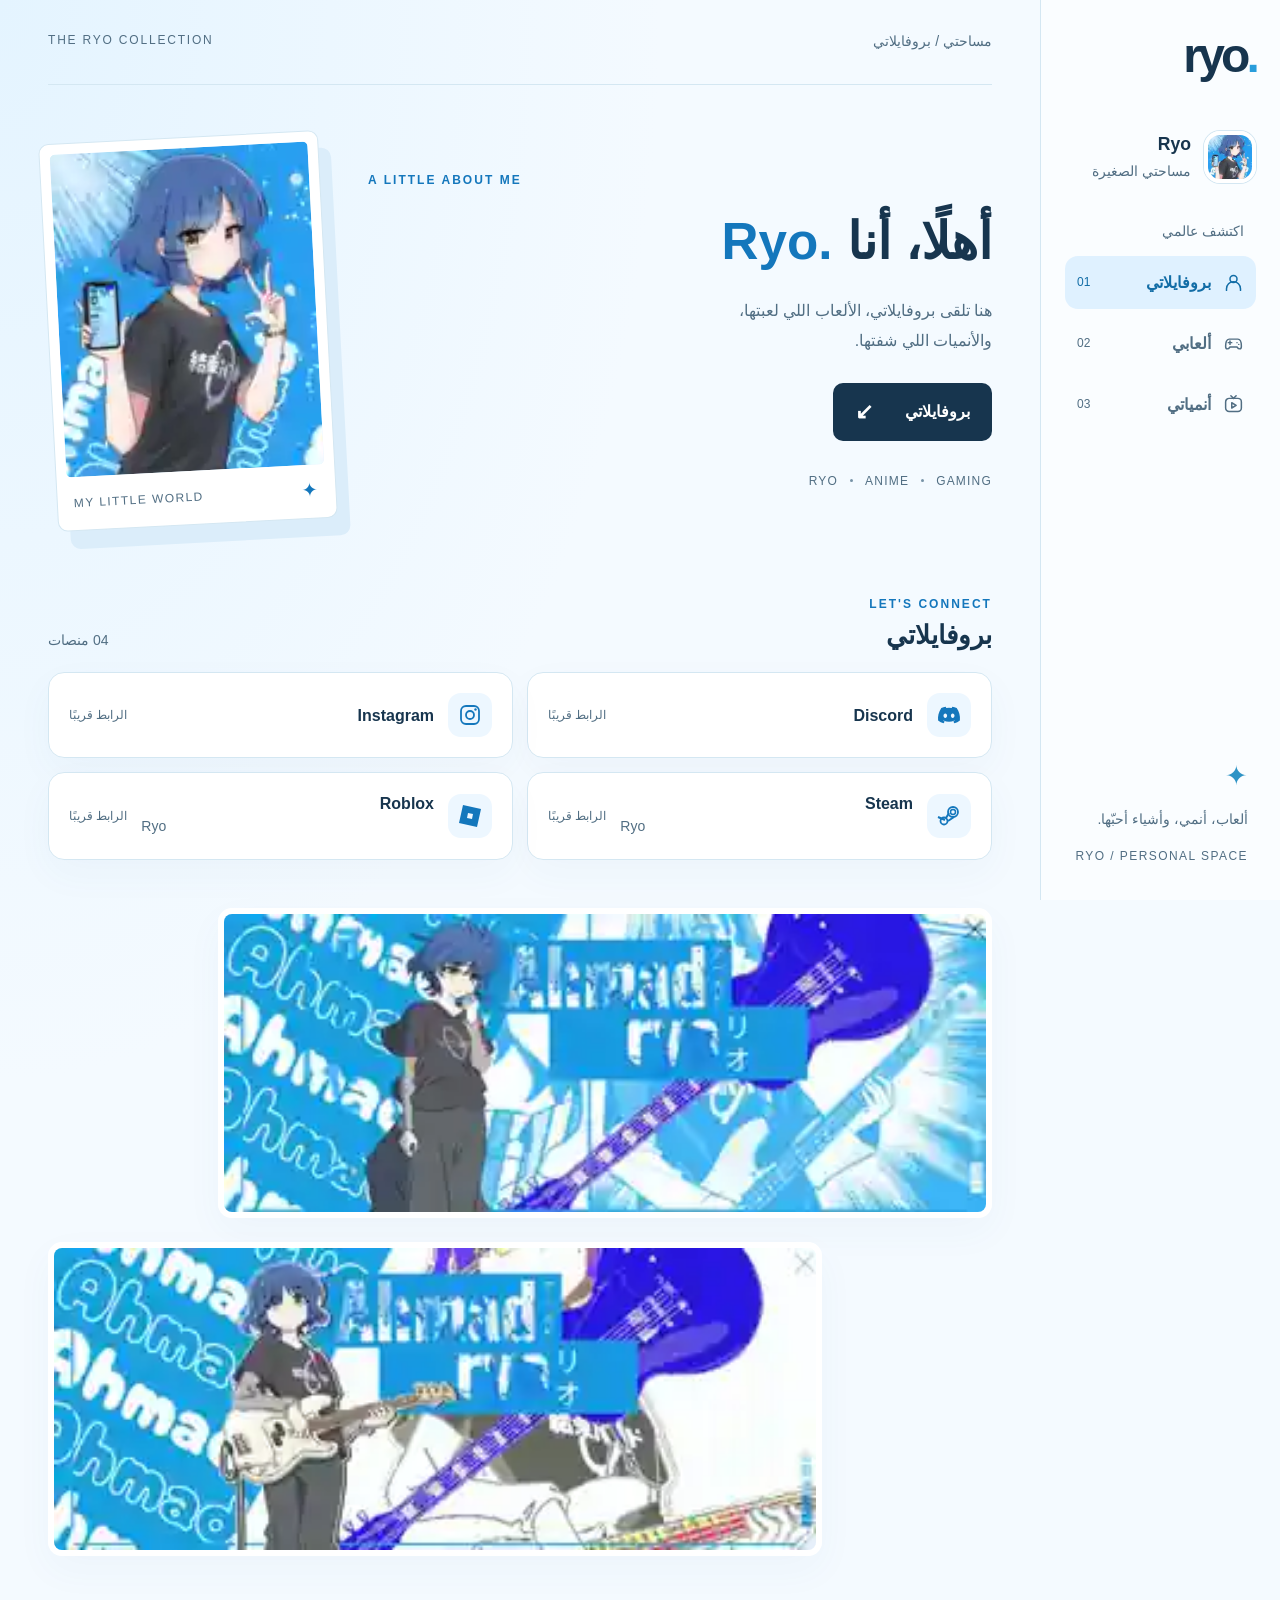
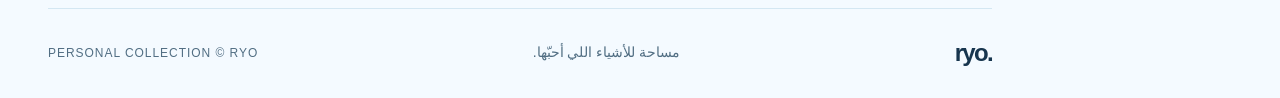
==== preview.html @ 70152efd "Redesign Ryo personal site with blue-white layout and persistent section navigation" ====
<!doctype html>
<html lang="ar" dir="rtl">
<head>
<meta charset="utf-8">
<meta name="viewport" content="width=device-width, initial-scale=1">
<meta name="theme-color" content="#eef8ff">
<meta name="description" content="عالم Ryo: بروفايلاتي، الألعاب اللي لعبتها، والأنميات اللي شفتها.">
<title>Ryo — بروفايلاتي</title>
<link rel="icon" href="[data-uri]" >
<style>:root{color-scheme:light;--ink:#17354e;--muted:#516e83;--blue:#1477bc;--line:#d4e7f2;--shadow:0 14px 38px #28699a0a}
*{box-sizing:border-box}html{scroll-behavior:smooth;scroll-padding-top:24px}body{margin:0;background:#f4faff;color:var(--ink);font-family:"Segoe UI",Tahoma,Arial,sans-serif;font-size:16px;line-height:1.7}a{color:inherit;text-decoration:none}button{font:inherit;cursor:pointer}a:focus-visible,button:focus-visible{outline:3px solid var(--blue);outline-offset:5px}img{display:block;max-width:100%}[hidden]{display:none!important}h1,h2,h3,p,figure{margin:0}h1,h2,h3{line-height:1.35}h1{font-size:clamp(2.2rem,4vw,3.65rem);font-weight:800;letter-spacing:normal}h1 span{color:var(--blue)}h2{font-size:1.6rem}.shell{max-width:1440px;margin:auto;display:grid;grid-template-columns:240px minmax(0,1fr);min-height:100vh}.sidebar{position:sticky;top:0;height:100vh;border-left:1px solid var(--line);padding:32px 24px;background:#fafdff;display:flex;flex-direction:column;z-index:20}.wordmark{font-family:Arial,sans-serif;font-size:3rem;line-height:1;font-weight:900;letter-spacing:-.08em;display:block;text-align:left;width:max-content}.wordmark span{color:#289ddb}.side-identity{display:flex;align-items:center;gap:13px;margin:50px 0 36px}.side-identity img{width:52px;height:52px;object-fit:cover;object-position:50% 20%;border-radius:16px;border:4px solid white;box-shadow:0 0 0 1px var(--line)}.side-identity strong{display:block;font-size:1.1rem;text-align:right}.side-identity span{display:block;font-size:.875rem;color:var(--muted)}.nav-caption{font-size:.875rem;color:var(--muted);margin:0 12px 12px}.sidebar nav{display:grid;gap:8px}.sidebar nav a{display:flex;align-items:center;gap:12px;padding:13px 12px;border-radius:13px;color:var(--muted);font-weight:600;transition:background .2s,color .2s}.sidebar nav a:hover{background:#edf7ff}.sidebar nav a[aria-current]{background:#dff1ff;color:#126da6}.sidebar svg{width:21px;height:21px;fill:none;stroke:currentColor;stroke-width:1.7;stroke-linecap:round;stroke-linejoin:round;flex-shrink:0}.nav-number{font-size:.75rem;margin-right:auto;font-weight:400}.side-bottom{margin-top:auto;padding:32px 8px 0}.small-spark{font-size:1.7rem;color:#2d93c5}.side-bottom p{font-size:.875rem;margin:9px 0;color:var(--muted)}.side-bottom>span:last-child{font-size:.75rem;letter-spacing:.12em;color:var(--muted)}main{min-width:0;padding:0 48px;background:radial-gradient(ellipse at 0 0,#e4f4ff 0,transparent 45%)}main:focus{outline:none}.topline{display:flex;justify-content:space-between;gap:14px;padding:30px 0;border-bottom:1px solid var(--line);font-size:.875rem;color:var(--muted)}.topline span:last-child{font-size:.75rem;letter-spacing:.15em}.page{animation:arrive .35s ease both}.hero{display:grid;grid-template-columns:1fr minmax(200px,280px);gap:40px;align-items:center;padding:52px 0 42px}.eyebrow{font:600 .75rem/1.5 "Segoe UI",Arial,sans-serif;letter-spacing:.17em;color:var(--blue);display:block;margin-bottom:18px}.intro{font-size:1rem;line-height:1.9;color:var(--muted);margin-top:20px}.primary-link{display:inline-flex;align-items:center;gap:32px;margin-top:26px;background:var(--ink);color:white;border-radius:10px;padding:10px 22px;font-weight:600;transition:background .2s,transform .2s}.primary-link:hover{background:var(--blue);transform:translateY(-2px)}.primary-link span{font-size:1.4rem}.hero-tags{display:flex;align-items:center;gap:12px;margin-top:30px;font-size:.75rem;letter-spacing:.1em;color:var(--muted)}.hero-tags i{width:3px;height:3px;background:#7793a7;border-radius:50%}.portrait{max-width:280px;transform:rotate(-3deg);padding:10px;background:white;border:1px solid var(--line);border-radius:10px;box-shadow:12px 18px 0 #dbedfa;justify-self:center;width:100%}.portrait-frame{border-radius:5px;overflow:hidden;background:#e6f4ff;aspect-ratio:4/5}.portrait img{width:100%;height:100%;object-fit:cover;object-position:center 20%}.portrait figcaption{display:flex;align-items:center;justify-content:space-between;padding:10px 6px 1px;font-size:.75rem;letter-spacing:.12em;color:var(--muted)}.portrait figcaption span:last-child{font-size:1.2rem;color:var(--blue)}.section-heading{display:flex;align-items:end;justify-content:space-between;gap:16px;margin:28px 0 20px;scroll-margin-top:24px}.section-heading .eyebrow{margin-bottom:5px}.section-count{color:var(--muted);font-size:.875rem}.profile-grid{display:grid;grid-template-columns:repeat(2,minmax(0,1fr));gap:14px}.profile-card{background:white;border:1px solid var(--line);padding:20px;border-radius:16px;display:flex;gap:14px;align-items:center;box-shadow:var(--shadow)}.platform-icon{height:44px;width:44px;flex-shrink:0;display:grid;place-items:center;background:#edf7ff;border-radius:13px;color:var(--blue)}.platform-icon svg{width:24px;height:24px;fill:currentColor}.profile-detail{min-width:0;flex:1}.profile-detail h3{font-size:1rem;direction:ltr;text-align:right}.profile-detail p{font-size:.875rem;color:var(--muted);overflow-wrap:anywhere}.profile-action{font-size:.875rem;color:var(--blue);border:0;background:#edf7ff;border-radius:8px;padding:6px 10px}.pending-link{font-size:.75rem;color:var(--muted);white-space:nowrap}.banner-gallery{display:grid;gap:24px;margin:48px 0}.banner{width:82%;overflow:hidden;border-radius:14px;border:6px solid white;box-shadow:var(--shadow)}.banner img{width:100%;height:auto}.banner-right{justify-self:start}.banner-left{justify-self:end}.page-heading{padding:48px 0 26px}.page-heading .intro{margin-top:14px}.collection-note{margin-top:30px;display:flex;justify-content:space-between;gap:12px;padding-top:20px;border-top:1px solid var(--line);color:var(--muted);font-size:.875rem}.collection-note span:last-child{font-size:.75rem;letter-spacing:.1em}.game-grid{display:grid;grid-template-columns:repeat(2,minmax(0,1fr));gap:22px}.game-card{border:1px solid var(--line);border-radius:18px;overflow:hidden;background:white;box-shadow:var(--shadow)}.game-title-panel{padding:28px 22px;min-height:160px;display:flex;flex-direction:column;justify-content:space-between;background:linear-gradient(135deg,#e0f3ff,#f6fbff);border-bottom:1px solid var(--line);gap:22px}.game-card:nth-child(2n) .game-title-panel{background:linear-gradient(135deg,#e9efff,#f7fbff)}.game-title-panel h2{font-size:1.5rem;text-align:left;max-width:20ch}.game-info{padding:18px 22px}.game-meta{display:flex;align-items:center;justify-content:space-between;font-size:.875rem;color:var(--muted);gap:12px}.game-index{font-size:.75rem;letter-spacing:.14em;color:var(--muted)}.official-link{display:inline-block;font-size:.875rem;color:var(--blue);margin-top:18px}.official-link:hover{text-decoration:underline}.status{display:inline-block;padding:3px 10px;background:#eaf5ff;color:#256e9c;font-size:.75rem;border-radius:7px}.status.complete{background:#e9f6f0;color:#346d54}.anime-grid{display:grid;grid-template-columns:repeat(3,minmax(0,1fr));gap:30px 22px}.anime-card{min-width:0}.poster{position:relative;border-radius:14px;overflow:hidden;background:#dcefff;aspect-ratio:2/3;box-shadow:var(--shadow)}.poster img{width:100%;height:100%;object-fit:cover;transition:transform .35s}.anime-card:hover .poster img{transform:scale(1.025)}.poster-number{position:absolute;top:12px;right:12px;display:grid;place-items:center;background:#fffffff0;border-radius:8px;width:30px;height:30px;font-size:.75rem;color:var(--ink)}.anime-info{padding:16px 2px}.anime-info h2{font-size:1.1rem;text-align:right;margin:10px 0 5px;overflow-wrap:anywhere}.anime-info p{font-size:.875rem;color:var(--muted)}footer{display:flex;align-items:center;justify-content:space-between;gap:16px;border-top:1px solid var(--line);padding:24px 0;margin-top:52px;color:var(--muted);font-size:.875rem}.footer-mark{font-size:1.5rem;color:var(--ink);font-weight:900;letter-spacing:-.07em}footer>span:last-child{font-size:.75rem;letter-spacing:.08em}.mobile-header{display:none}.skip-link{position:fixed;top:-100px;right:20px;z-index:50;padding:12px 20px;background:white}.skip-link:focus{top:10px}.toast{position:fixed;bottom:24px;left:50%;transform:translateX(-50%);background:var(--ink);color:white;border-radius:10px;z-index:50;padding:12px 20px;display:none}.toast.visible{display:block}.noscript{padding:24px;text-align:center}
@keyframes arrive{from{opacity:0;transform:translateY(6px)}to{opacity:1;transform:translateY(0)}}
@media(min-width:1600px){.shell{border-inline:1px solid var(--line)}}
@media(max-width:1150px){.shell{grid-template-columns:210px minmax(0,1fr)}.sidebar{padding:28px 18px}main{padding-inline:30px}.hero{gap:24px;grid-template-columns:1fr minmax(180px,230px)}.profile-card{padding:16px;gap:10px}.pending-link{white-space:normal;max-width:50px}}
@media(max-width:800px){.shell{display:block}.mobile-header{display:flex;align-items:center;justify-content:space-between;padding:17px 24px;background:#fafdfff5;border-bottom:1px solid var(--line)}.mobile-header .wordmark{font-size:2.2rem}.menu-button{display:grid;gap:5px;padding:12px;background:#e4f3ff;border:0;border-radius:9px}.menu-button span{width:20px;height:2px;background:var(--ink)}.sidebar{display:none;position:fixed;top:77px;right:0;bottom:0;width:min(300px,86vw);height:auto;overflow-y:auto;border:1px solid var(--line);padding:24px;box-shadow:-15px 0 40px #17354e20}.sidebar.is-open{display:block}.sidebar>.wordmark,.side-identity,.nav-caption,.side-bottom{display:none}.sidebar nav{grid-template-columns:1fr}.sidebar nav a{padding:12px}main{padding-inline:24px}.topline{padding:20px 0}.hero{padding:38px 0;grid-template-columns:1fr 210px}.hero h1{font-size:2.4rem}.hero-tags{gap:8px}.anime-grid{grid-template-columns:repeat(2,minmax(0,1fr))}.pending-link{max-width:none}}
@media(max-width:560px){main{padding-inline:20px}.topline span:last-child{display:none}.hero{grid-template-columns:1fr;gap:30px}.hero-copy{text-align:center}.hero h1{font-size:2.6rem}.hero-tags{justify-content:center;margin-top:20px}.portrait{max-width:220px;margin-bottom:12px}.intro{margin-top:14px}.eyebrow{margin-bottom:12px}.primary-link{margin-top:20px}.profile-grid,.game-grid{grid-template-columns:1fr}.profile-card{padding:18px}.pending-link{white-space:nowrap}.section-heading{margin-top:18px}.section-heading h2{font-size:1.4rem}.banner{width:94%}.banner-gallery{gap:18px;margin:32px 0}.page-heading{padding-top:30px}.page-heading h1{font-size:2.2rem}.collection-note span:last-child{max-width:55%;text-align:left}.anime-grid{gap:20px 14px}.anime-info h2{font-size:1rem}.poster{border-radius:10px}.anime-info{padding-top:12px}.poster-number{top:8px;right:8px;width:25px;height:25px}footer{flex-wrap:wrap;margin-top:32px}footer>span:last-child{width:100%;text-align:center}}
@media(prefers-reduced-motion:reduce){*,*::before,*::after{animation:none!important;transition:none!important;scroll-behavior:auto!important}}

</style>

</head>
<body>
<a class="skip-link" href="#main">تخطي إلى المحتوى</a>
<header class="mobile-header"><a class="wordmark" href="#profiles" dir="ltr">ryo<span>.</span></a><button class="menu-button" type="button" aria-controls="sidebar" aria-expanded="false" aria-label="فتح القائمة"><span></span><span></span></button></header>
<div class="shell">
<aside class="sidebar" id="sidebar" aria-label="القائمة الرئيسية">
<a class="wordmark" href="#profiles" dir="ltr">ryo<span>.</span></a>
<div class="side-identity"><img src="[data-uri]" width="64" height="64" alt=""><div><strong dir="ltr">Ryo</strong><span>مساحتي الصغيرة</span></div></div>
<p class="nav-caption">اكتشف عالمي</p>
<nav>
<a href="#profiles" aria-current="page"><svg viewBox="0 0 24 24" aria-hidden="true"><circle cx="12" cy="8" r="4"/><path d="M4 21v-2a8 8 0 0 1 16 0v2"/></svg><span>بروفايلاتي</span><span class="nav-number">01</span></a>
<a href="#games"><svg viewBox="0 0 24 24" aria-hidden="true"><path d="M7 7h10c3 0 4 4 4 8s-3 4-5 1H8c-2 3-5 3-5-1s1-8 4-8Z"/><path d="M6 11h4m-2-2v4m8-2h.01m2 2h.01"/></svg><span>ألعابي</span><span class="nav-number">02</span></a>
<a href="#anime"><svg viewBox="0 0 24 24" aria-hidden="true"><rect x="3" y="5" width="18" height="15" rx="4"/><path d="m9 2 3 3 3-3m-5 8 5 3-5 3Z"/></svg><span>أنمياتي</span><span class="nav-number">03</span></a>
</nav>
<div class="side-bottom"><span class="small-spark">✦</span><p>ألعاب، أنمي، وأشياء أحبّها.</p><span dir="ltr">RYO / PERSONAL SPACE</span></div>
</aside>
<main id="main" tabindex="-1">
<div class="topline"><span id="breadcrumb">مساحتي / بروفايلاتي</span><span dir="ltr">THE RYO COLLECTION</span></div>
<section class="page" id="profiles" aria-labelledby="profiles-title">
<div class="hero">
<div class="hero-copy"><p class="eyebrow" dir="ltr">A LITTLE ABOUT ME</p><h1 id="profiles-title">أهلًا، أنا <span dir="ltr">Ryo.</span></h1><p class="intro">هنا تلقى بروفايلاتي، الألعاب اللي لعبتها،<br class="desktop-break"> والأنميات اللي شفتها.</p><a class="primary-link" href="#profile-links">بروفايلاتي <span aria-hidden="true">↙</span></a><div class="hero-tags"><span>GAMING</span><i></i><span>ANIME</span><i></i><span>RYO</span></div></div>
<figure class="portrait"><div class="portrait-frame"><img src="[data-uri]" width="127" height="180" alt="صورة بروفايل Ryo" fetchpriority="high"></div><figcaption dir="ltr"><span>MY LITTLE WORLD</span><span>✦</span></figcaption></figure>
</div>
<div class="section-heading" id="profile-links"><div><span class="eyebrow">LET'S CONNECT</span><h2>بروفايلاتي</h2></div><span class="section-count">04 منصات</span></div>
<div class="profile-grid" id="profile-grid"></div>
<div class="banner-gallery" aria-label="بنرات Ryo"><figure class="banner banner-right"><img src="[data-uri]" alt="بنر Ryo الأول" loading="lazy"></figure><figure class="banner banner-left"><img src="[data-uri]" alt="بنر Ryo الثاني" loading="lazy"></figure></div>
</section>
<section class="page" id="games" aria-labelledby="games-title" hidden>
<div class="page-heading"><p class="eyebrow">THE PLAYLIST</p><h1 id="games-title">الألعاب اللي <span>لعبتها.</span></h1><p class="intro">من عوالم المغامرة إلى الطرق الطويلة.</p><div class="collection-note"><span>05 ألعاب</span><span>PC · MOBILE · ROBLOX</span></div></div>
<div class="game-grid" id="game-grid"></div>
</section>
<section class="page" id="anime" aria-labelledby="anime-title" hidden>
<div class="page-heading"><p class="eyebrow">AFTER THE ENDING</p><h1 id="anime-title">الأنميات اللي <span>شفتها.</span></h1><p class="intro">حكايات وشخصيات لها مكان هنا.</p><div class="collection-note"><span>04 أنميات</span><span>MY ANIME COLLECTION</span></div></div>
<div class="anime-grid">
<article class="anime-card"><div class="poster"><img src="[data-uri]" width="128" height="180" alt="بوستر Demon Slayer" loading="lazy"><span class="poster-number">01</span></div><div class="anime-info"><span class="status">شاهدته</span><h2 dir="ltr">Demon Slayer</h2><p>قاتل الشياطين</p></div></article>
<article class="anime-card"><div class="poster"><img src="[data-uri]" width="128" height="180" alt="بوستر Lycoris Recoil" loading="lazy"><span class="poster-number">02</span></div><div class="anime-info"><span class="status">شاهدته</span><h2 dir="ltr">Lycoris Recoil</h2><p>ليكوريس ريكويل</p></div></article>
<article class="anime-card"><div class="poster"><img src="[data-uri]" width="128" height="180" alt="بوستر Bocchi the Rock!" loading="lazy"><span class="poster-number">03</span></div><div class="anime-info"><span class="status">شاهدته</span><h2 dir="ltr">Bocchi the Rock!</h2><p>بوتشي ذا روك</p></div></article>
<article class="anime-card"><div class="poster"><img src="[data-uri]" width="128" height="180" alt="بوستر Frieren: Beyond Journey's End" loading="lazy"><span class="poster-number">04</span></div><div class="anime-info"><span class="status">شاهدته</span><h2 dir="ltr">Frieren: Beyond Journey's End</h2><p>فريرين</p></div></article>
</div>
</section>
<footer><a class="footer-mark" href="#profiles" dir="ltr">ryo.</a><span>مساحة للأشياء اللي أحبّها.</span><span dir="ltr">PERSONAL COLLECTION © RYO</span></footer>
</main></div>
<div class="toast" id="toast" role="status"></div>
<noscript><p class="noscript">فعّل JavaScript للتنقّل بين الأقسام وعرض البروفايلات والألعاب.</p></noscript>
<script>'use strict';
// Set only confirmed account usernames and URLs. Missing URLs never become dummy links.
const profiles=[
{name:'Discord',username:'',url:'',icon:'discord'},
{name:'Instagram',username:'',url:'',icon:'instagram'},
{name:'Steam',username:'Ryo',url:'',icon:'steam'},
{name:'Roblox',username:'Ryo',url:'',icon:'roblox'}
];
const icons={
discord:'<path d="M19.7 5.1a18 18 0 0 0-4.4-1.4l-.6 1.2a16 16 0 0 0-5.4 0l-.6-1.2a18 18 0 0 0-4.4 1.4C1.5 9.3.7 13.4 1.1 17.5a18 18 0 0 0 5.5 2.8l1.1-1.8-1.6-.8.4-.3a13 13 0 0 0 11 0l.4.3-1.6.8 1.1 1.8a18 18 0 0 0 5.5-2.8c.5-4.7-.8-8.8-3.2-12.4ZM8.3 14.9c-1 0-1.8-1-1.8-2.2s.8-2.2 1.8-2.2 1.8 1 1.8 2.2-.8 2.2-1.8 2.2Zm7.4 0c-1 0-1.8-1-1.8-2.2s.8-2.2 1.8-2.2 1.8 1 1.8 2.2-.8 2.2-1.8 2.2Z"/>',
instagram:'<rect x="3" y="3" width="18" height="18" rx="5" fill="none" stroke="currentColor" stroke-width="1.8"/><circle cx="12" cy="12" r="4" fill="none" stroke="currentColor" stroke-width="1.8"/><circle cx="17.5" cy="6.5" r="1.2"/>',
steam:'<circle cx="16" cy="8" r="5" fill="none" stroke="currentColor" stroke-width="1.8"/><circle cx="16" cy="8" r="2.5" fill="none" stroke="currentColor" stroke-width="1.5"/><circle cx="7" cy="17" r="3.5" fill="none" stroke="currentColor" stroke-width="1.8"/><path d="m9 14 3-5m-1 8 6-4M1 13l7 3" fill="none" stroke="currentColor" stroke-width="2"/>',
roblox:'<path fill-rule="evenodd" d="m5 1 18 4-4 18L1 19Zm5 8-1 5 5 1 1-5Z"/>'
};
function el(tag,className,text){const node=document.createElement(tag);if(className)node.className=className;if(text)node.textContent=text;return node}
profiles.forEach(profile=>{
const card=el('article','profile-card'),icon=el('span','platform-icon');icon.innerHTML='<svg viewBox="0 0 24 24" aria-hidden="true">'+icons[profile.icon]+'</svg>';card.append(icon);
const details=el('div','profile-detail');details.append(el('h3','',profile.name));
if(profile.username){const username=el('p','',profile.username);username.dir='auto';details.append(username)}card.append(details);
if(profile.url && /^https:\/\//.test(profile.url)){const link=el('a','profile-action','فتح الحساب');link.href=profile.url;link.target='_blank';link.rel='noopener noreferrer';link.setAttribute('aria-label','فتح حساب '+profile.name);card.append(link)}
else card.append(el('span','pending-link','الرابط قريبًا'));
if(profile.name==='Discord'&&profile.username){const copy=el('button','profile-action','نسخ');copy.type='button';copy.setAttribute('aria-label','نسخ اسم Discord');copy.onclick=async()=>{try{await navigator.clipboard.writeText(profile.username);notify('تم نسخ اسم Discord')}catch{notify('اسم Discord: '+profile.username)}};card.append(copy)}
document.getElementById('profile-grid').append(card);
});
const games=[
{name:'Blox Fruits',platform:'Roblox',status:'ألعبها',url:'https://www.roblox.com/games/2753915549/Blox-Fruits'},
{name:'Plants vs. Zombies 2',platform:'Mobile',status:'ختمتها',url:'https://www.ea.com/games/plants-vs-zombies/plants-vs-zombies-2'},
{name:'EA Sports FC 26',platform:'PC',status:'ألعبها',url:'https://store.steampowered.com/app/3405690/EA_SPORTS_FC_26/'},
{name:'Euro Truck Simulator 2',platform:'PC',status:'ألعبها',url:'https://store.steampowered.com/app/227300/Euro_Truck_Simulator_2/'},
{name:'Forza Horizon',platform:'PC',status:'لعبتها',url:'https://forza.net/horizon'}
];
games.forEach((game,index)=>{
const card=el('article','game-card'),panel=el('div','game-title-panel');panel.dir='ltr';panel.append(el('span','game-index','0'+(index+1)+' / GAME'),el('h2','',game.name));card.append(panel);
const info=el('div','game-info'),meta=el('div','game-meta'),platform=el('span','',game.platform);platform.dir='ltr';meta.append(platform,el('span','status'+(game.status==='ختمتها'?' complete':''),game.status));info.append(meta);
const link=el('a','official-link','صفحة اللعبة الرسمية ↗');link.href=game.url;link.target='_blank';link.rel='noopener noreferrer';link.setAttribute('aria-label','صفحة '+game.name+' الرسمية');info.append(link);card.append(info);document.getElementById('game-grid').append(card);
});
const titles={profiles:'بروفايلاتي',games:'ألعابي',anime:'أنمياتي'};
const sections=[...document.querySelectorAll('.page')],links=[...document.querySelectorAll('nav a')];
const menu=document.querySelector('.menu-button'),sidebar=document.getElementById('sidebar');
function closeMenu(){sidebar.classList.remove('is-open');menu.setAttribute('aria-expanded','false');menu.setAttribute('aria-label','فتح القائمة')}
menu.addEventListener('click',()=>{const open=menu.getAttribute('aria-expanded')!=='true';sidebar.classList.toggle('is-open',open);menu.setAttribute('aria-expanded',String(open));menu.setAttribute('aria-label',open?'إغلاق القائمة':'فتح القائمة')});
document.addEventListener('keydown',event=>{if(event.key==='Escape'&&menu.getAttribute('aria-expanded')==='true'){closeMenu();menu.focus()}});
matchMedia('(max-width: 800px)').addEventListener('change',closeMenu);
function showPage(focus=false){
let id=location.hash.slice(1)||'profiles';const anchor=id==='profile-links';
if(anchor)id='profiles';
if(!Object.hasOwn(titles,id)){id='profiles';history.replaceState(null,'','#profiles')}
sections.forEach(section=>section.hidden=section.id!==id);
links.forEach(link=>{if(link.hash==='#'+id)link.setAttribute('aria-current','page');else link.removeAttribute('aria-current')});
document.title='Ryo — '+titles[id];document.getElementById('breadcrumb').textContent='مساحتي / '+titles[id];closeMenu();
if(anchor)requestAnimationFrame(()=>document.getElementById('profile-links').scrollIntoView());
else {if(focus)document.getElementById('main').focus({preventScroll:true});window.scrollTo({top:0,behavior:'instant'})}
}
window.addEventListener('hashchange',()=>showPage(true));
links.forEach(link=>link.addEventListener('click',()=>{if(location.hash===link.hash){closeMenu();document.getElementById('main').focus({preventScroll:true})}}));
showPage();
let toastTimer;
function notify(message){const toast=document.getElementById('toast');toast.textContent=message;toast.classList.add('visible');clearTimeout(toastTimer);toastTimer=setTimeout(()=>toast.classList.remove('visible'),3000)}

</script></body></html>
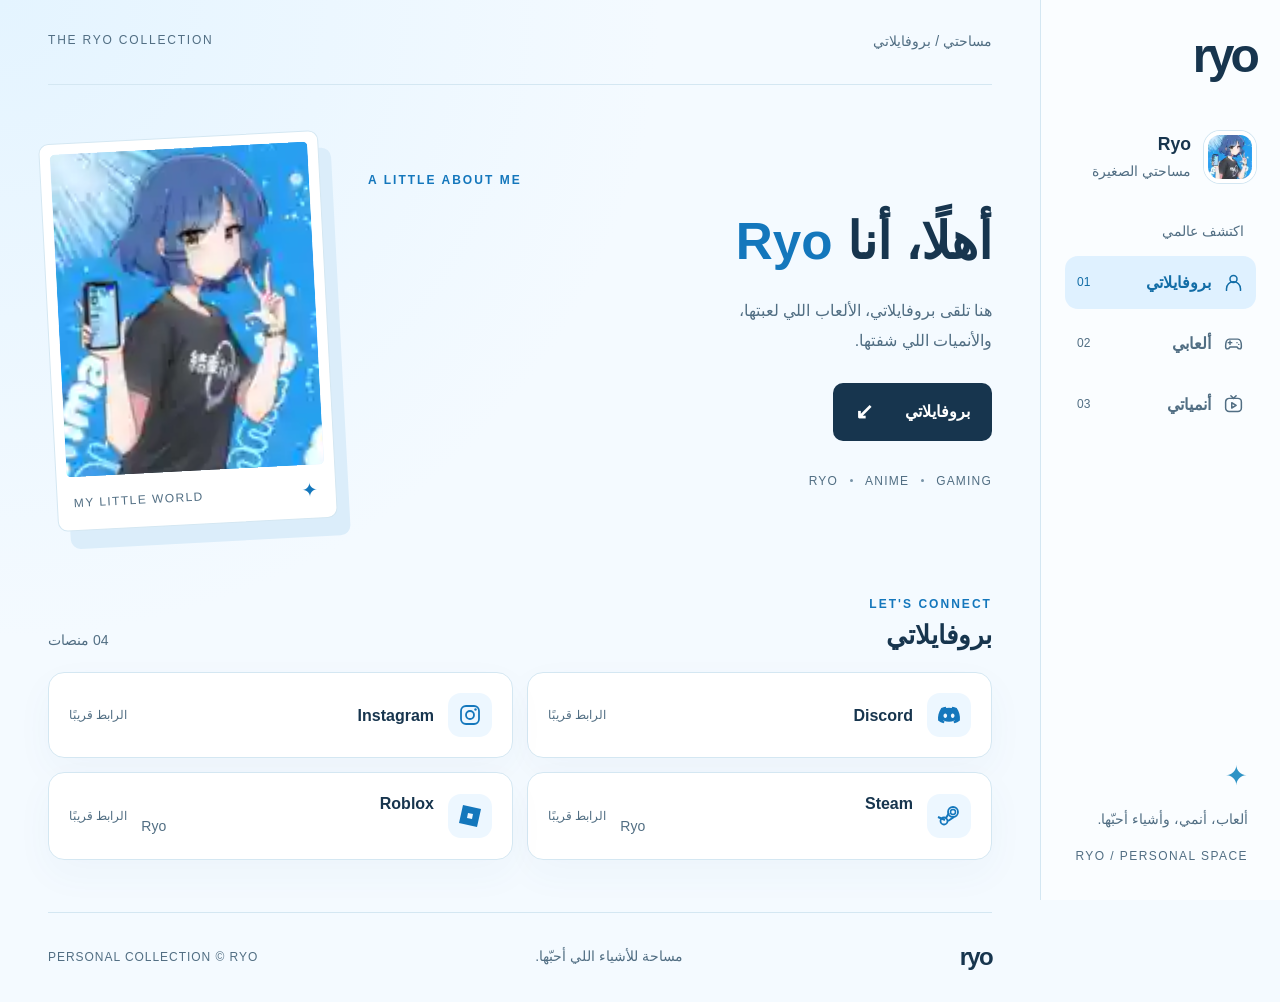
==== commit 663d1c3d: "Continue Ryo identity refresh and add One Piece and Vinland Saga entries" ====
--- a/preview.html
+++ b/preview.html
@@ -6,7 +6,7 @@
 <meta name="theme-color" content="#eef8ff">
 <meta name="description" content="عالم Ryo: بروفايلاتي، الألعاب اللي لعبتها، والأنميات اللي شفتها.">
 <title>Ryo — بروفايلاتي</title>
-<link rel="icon" href="[data-uri]" >
+<link rel="icon" href="[data-uri]" type="image/svg+xml">
 <style>:root{color-scheme:light;--ink:#17354e;--muted:#516e83;--blue:#1477bc;--line:#d4e7f2;--shadow:0 14px 38px #28699a0a}
 *{box-sizing:border-box}html{scroll-behavior:smooth;scroll-padding-top:24px}body{margin:0;background:#f4faff;color:var(--ink);font-family:"Segoe UI",Tahoma,Arial,sans-serif;font-size:16px;line-height:1.7}a{color:inherit;text-decoration:none}button{font:inherit;cursor:pointer}a:focus-visible,button:focus-visible{outline:3px solid var(--blue);outline-offset:5px}img{display:block;max-width:100%}[hidden]{display:none!important}h1,h2,h3,p,figure{margin:0}h1,h2,h3{line-height:1.35}h1{font-size:clamp(2.2rem,4vw,3.65rem);font-weight:800;letter-spacing:normal}h1 span{color:var(--blue)}h2{font-size:1.6rem}.shell{max-width:1440px;margin:auto;display:grid;grid-template-columns:240px minmax(0,1fr);min-height:100vh}.sidebar{position:sticky;top:0;height:100vh;border-left:1px solid var(--line);padding:32px 24px;background:#fafdff;display:flex;flex-direction:column;z-index:20}.wordmark{font-family:Arial,sans-serif;font-size:3rem;line-height:1;font-weight:900;letter-spacing:-.08em;display:block;text-align:left;width:max-content}.wordmark span{color:#289ddb}.side-identity{display:flex;align-items:center;gap:13px;margin:50px 0 36px}.side-identity img{width:52px;height:52px;object-fit:cover;object-position:50% 20%;border-radius:16px;border:4px solid white;box-shadow:0 0 0 1px var(--line)}.side-identity strong{display:block;font-size:1.1rem;text-align:right}.side-identity span{display:block;font-size:.875rem;color:var(--muted)}.nav-caption{font-size:.875rem;color:var(--muted);margin:0 12px 12px}.sidebar nav{display:grid;gap:8px}.sidebar nav a{display:flex;align-items:center;gap:12px;padding:13px 12px;border-radius:13px;color:var(--muted);font-weight:600;transition:background .2s,color .2s}.sidebar nav a:hover{background:#edf7ff}.sidebar nav a[aria-current]{background:#dff1ff;color:#126da6}.sidebar svg{width:21px;height:21px;fill:none;stroke:currentColor;stroke-width:1.7;stroke-linecap:round;stroke-linejoin:round;flex-shrink:0}.nav-number{font-size:.75rem;margin-right:auto;font-weight:400}.side-bottom{margin-top:auto;padding:32px 8px 0}.small-spark{font-size:1.7rem;color:#2d93c5}.side-bottom p{font-size:.875rem;margin:9px 0;color:var(--muted)}.side-bottom>span:last-child{font-size:.75rem;letter-spacing:.12em;color:var(--muted)}main{min-width:0;padding:0 48px;background:radial-gradient(ellipse at 0 0,#e4f4ff 0,transparent 45%)}main:focus{outline:none}.topline{display:flex;justify-content:space-between;gap:14px;padding:30px 0;border-bottom:1px solid var(--line);font-size:.875rem;color:var(--muted)}.topline span:last-child{font-size:.75rem;letter-spacing:.15em}.page{animation:arrive .35s ease both}.hero{display:grid;grid-template-columns:1fr minmax(200px,280px);gap:40px;align-items:center;padding:52px 0 42px}.eyebrow{font:600 .75rem/1.5 "Segoe UI",Arial,sans-serif;letter-spacing:.17em;color:var(--blue);display:block;margin-bottom:18px}.intro{font-size:1rem;line-height:1.9;color:var(--muted);margin-top:20px}.primary-link{display:inline-flex;align-items:center;gap:32px;margin-top:26px;background:var(--ink);color:white;border-radius:10px;padding:10px 22px;font-weight:600;transition:background .2s,transform .2s}.primary-link:hover{background:var(--blue);transform:translateY(-2px)}.primary-link span{font-size:1.4rem}.hero-tags{display:flex;align-items:center;gap:12px;margin-top:30px;font-size:.75rem;letter-spacing:.1em;color:var(--muted)}.hero-tags i{width:3px;height:3px;background:#7793a7;border-radius:50%}.portrait{max-width:280px;transform:rotate(-3deg);padding:10px;background:white;border:1px solid var(--line);border-radius:10px;box-shadow:12px 18px 0 #dbedfa;justify-self:center;width:100%}.portrait-frame{border-radius:5px;overflow:hidden;background:#e6f4ff;aspect-ratio:4/5}.portrait img{width:100%;height:100%;object-fit:cover;object-position:center 20%}.portrait figcaption{display:flex;align-items:center;justify-content:space-between;padding:10px 6px 1px;font-size:.75rem;letter-spacing:.12em;color:var(--muted)}.portrait figcaption span:last-child{font-size:1.2rem;color:var(--blue)}.section-heading{display:flex;align-items:end;justify-content:space-between;gap:16px;margin:28px 0 20px;scroll-margin-top:24px}.section-heading .eyebrow{margin-bottom:5px}.section-count{color:var(--muted);font-size:.875rem}.profile-grid{display:grid;grid-template-columns:repeat(2,minmax(0,1fr));gap:14px}.profile-card{background:white;border:1px solid var(--line);padding:20px;border-radius:16px;display:flex;gap:14px;align-items:center;box-shadow:var(--shadow)}.platform-icon{height:44px;width:44px;flex-shrink:0;display:grid;place-items:center;background:#edf7ff;border-radius:13px;color:var(--blue)}.platform-icon svg{width:24px;height:24px;fill:currentColor}.profile-detail{min-width:0;flex:1}.profile-detail h3{font-size:1rem;direction:ltr;text-align:right}.profile-detail p{font-size:.875rem;color:var(--muted);overflow-wrap:anywhere}.profile-action{font-size:.875rem;color:var(--blue);border:0;background:#edf7ff;border-radius:8px;padding:6px 10px}.pending-link{font-size:.75rem;color:var(--muted);white-space:nowrap}.banner-gallery{display:grid;gap:24px;margin:48px 0}.banner{width:82%;overflow:hidden;border-radius:14px;border:6px solid white;box-shadow:var(--shadow)}.banner img{width:100%;height:auto}.banner-right{justify-self:start}.banner-left{justify-self:end}.page-heading{padding:48px 0 26px}.page-heading .intro{margin-top:14px}.collection-note{margin-top:30px;display:flex;justify-content:space-between;gap:12px;padding-top:20px;border-top:1px solid var(--line);color:var(--muted);font-size:.875rem}.collection-note span:last-child{font-size:.75rem;letter-spacing:.1em}.game-grid{display:grid;grid-template-columns:repeat(2,minmax(0,1fr));gap:22px}.game-card{border:1px solid var(--line);border-radius:18px;overflow:hidden;background:white;box-shadow:var(--shadow)}.game-title-panel{padding:28px 22px;min-height:160px;display:flex;flex-direction:column;justify-content:space-between;background:linear-gradient(135deg,#e0f3ff,#f6fbff);border-bottom:1px solid var(--line);gap:22px}.game-card:nth-child(2n) .game-title-panel{background:linear-gradient(135deg,#e9efff,#f7fbff)}.game-title-panel h2{font-size:1.5rem;text-align:left;max-width:20ch}.game-info{padding:18px 22px}.game-meta{display:flex;align-items:center;justify-content:space-between;font-size:.875rem;color:var(--muted);gap:12px}.game-index{font-size:.75rem;letter-spacing:.14em;color:var(--muted)}.official-link{display:inline-block;font-size:.875rem;color:var(--blue);margin-top:18px}.official-link:hover{text-decoration:underline}.status{display:inline-block;padding:3px 10px;background:#eaf5ff;color:#256e9c;font-size:.75rem;border-radius:7px}.status.complete{background:#e9f6f0;color:#346d54}.anime-grid{display:grid;grid-template-columns:repeat(3,minmax(0,1fr));gap:30px 22px}.anime-card{min-width:0}.poster{position:relative;border-radius:14px;overflow:hidden;background:#dcefff;aspect-ratio:2/3;box-shadow:var(--shadow)}.poster img{width:100%;height:100%;object-fit:cover;transition:transform .35s}.anime-card:hover .poster img{transform:scale(1.025)}.poster-number{position:absolute;top:12px;right:12px;display:grid;place-items:center;background:#fffffff0;border-radius:8px;width:30px;height:30px;font-size:.75rem;color:var(--ink)}.anime-info{padding:16px 2px}.anime-info h2{font-size:1.1rem;text-align:right;margin:10px 0 5px;overflow-wrap:anywhere}.anime-info p{font-size:.875rem;color:var(--muted)}footer{display:flex;align-items:center;justify-content:space-between;gap:16px;border-top:1px solid var(--line);padding:24px 0;margin-top:52px;color:var(--muted);font-size:.875rem}.footer-mark{font-size:1.5rem;color:var(--ink);font-weight:900;letter-spacing:-.07em}footer>span:last-child{font-size:.75rem;letter-spacing:.08em}.mobile-header{display:none}.skip-link{position:fixed;top:-100px;right:20px;z-index:50;padding:12px 20px;background:white}.skip-link:focus{top:10px}.toast{position:fixed;bottom:24px;left:50%;transform:translateX(-50%);background:var(--ink);color:white;border-radius:10px;z-index:50;padding:12px 20px;display:none}.toast.visible{display:block}.noscript{padding:24px;text-align:center}
 @keyframes arrive{from{opacity:0;transform:translateY(6px)}to{opacity:1;transform:translateY(0)}}
@@ -16,16 +16,22 @@
 @media(max-width:560px){main{padding-inline:20px}.topline span:last-child{display:none}.hero{grid-template-columns:1fr;gap:30px}.hero-copy{text-align:center}.hero h1{font-size:2.6rem}.hero-tags{justify-content:center;margin-top:20px}.portrait{max-width:220px;margin-bottom:12px}.intro{margin-top:14px}.eyebrow{margin-bottom:12px}.primary-link{margin-top:20px}.profile-grid,.game-grid{grid-template-columns:1fr}.profile-card{padding:18px}.pending-link{white-space:nowrap}.section-heading{margin-top:18px}.section-heading h2{font-size:1.4rem}.banner{width:94%}.banner-gallery{gap:18px;margin:32px 0}.page-heading{padding-top:30px}.page-heading h1{font-size:2.2rem}.collection-note span:last-child{max-width:55%;text-align:left}.anime-grid{gap:20px 14px}.anime-info h2{font-size:1rem}.poster{border-radius:10px}.anime-info{padding-top:12px}.poster-number{top:8px;right:8px;width:25px;height:25px}footer{flex-wrap:wrap;margin-top:32px}footer>span:last-child{width:100%;text-align:center}}
 @media(prefers-reduced-motion:reduce){*,*::before,*::after{animation:none!important;transition:none!important;scroll-behavior:auto!important}}
 
+
+/* Ryo identity across the collections. */
+.page-heading{position:relative;padding-inline-end:100px;min-height:190px}
+.collection-avatar{position:absolute;inset-inline-end:0;top:48px;width:80px;height:80px;object-fit:cover;object-position:50% 20%;border:5px solid white;border-radius:24px;box-shadow:var(--shadow)}
+.text-anime{background:white;border:1px solid var(--line);border-radius:14px;padding:20px;align-self:start}
+@media(max-width:560px){.page-heading{padding-inline-end:0}.collection-avatar{position:static;width:64px;height:64px;margin-bottom:18px;border-radius:18px}}
 </style>
-
+<script defer src="[data-uri]"></script>
 </head>
 <body>
 <a class="skip-link" href="#main">تخطي إلى المحتوى</a>
-<header class="mobile-header"><a class="wordmark" href="#profiles" dir="ltr">ryo<span>.</span></a><button class="menu-button" type="button" aria-controls="sidebar" aria-expanded="false" aria-label="فتح القائمة"><span></span><span></span></button></header>
+<header class="mobile-header"><a class="wordmark" href="#profiles" dir="ltr">ryo</a><button class="menu-button" type="button" aria-controls="sidebar" aria-expanded="false" aria-label="فتح القائمة"><span></span><span></span></button></header>
 <div class="shell">
 <aside class="sidebar" id="sidebar" aria-label="القائمة الرئيسية">
-<a class="wordmark" href="#profiles" dir="ltr">ryo<span>.</span></a>
-<div class="side-identity"><img src="[data-uri]" width="64" height="64" alt=""><div><strong dir="ltr">Ryo</strong><span>مساحتي الصغيرة</span></div></div>
+<a class="wordmark" href="#profiles" dir="ltr">ryo</a>
+<div class="side-identity"><img src="[data-uri]" width="64" height="64" alt=""><div><strong dir="ltr">Ryo</strong><span>مساحتي الصغيرة</span></div></div>
 <p class="nav-caption">اكتشف عالمي</p>
 <nav>
 <a href="#profiles" aria-current="page"><svg viewBox="0 0 24 24" aria-hidden="true"><circle cx="12" cy="8" r="4"/><path d="M4 21v-2a8 8 0 0 1 16 0v2"/></svg><span>بروفايلاتي</span><span class="nav-number">01</span></a>
@@ -38,87 +44,30 @@
 <div class="topline"><span id="breadcrumb">مساحتي / بروفايلاتي</span><span dir="ltr">THE RYO COLLECTION</span></div>
 <section class="page" id="profiles" aria-labelledby="profiles-title">
 <div class="hero">
-<div class="hero-copy"><p class="eyebrow" dir="ltr">A LITTLE ABOUT ME</p><h1 id="profiles-title">أهلًا، أنا <span dir="ltr">Ryo.</span></h1><p class="intro">هنا تلقى بروفايلاتي، الألعاب اللي لعبتها،<br class="desktop-break"> والأنميات اللي شفتها.</p><a class="primary-link" href="#profile-links">بروفايلاتي <span aria-hidden="true">↙</span></a><div class="hero-tags"><span>GAMING</span><i></i><span>ANIME</span><i></i><span>RYO</span></div></div>
-<figure class="portrait"><div class="portrait-frame"><img src="[data-uri]" width="127" height="180" alt="صورة بروفايل Ryo" fetchpriority="high"></div><figcaption dir="ltr"><span>MY LITTLE WORLD</span><span>✦</span></figcaption></figure>
+<div class="hero-copy"><p class="eyebrow" dir="ltr">A LITTLE ABOUT ME</p><h1 id="profiles-title">أهلًا، أنا <span dir="ltr">Ryo</span></h1><p class="intro">هنا تلقى بروفايلاتي، الألعاب اللي لعبتها،<br class="desktop-break"> والأنميات اللي شفتها.</p><a class="primary-link" href="#profile-links">بروفايلاتي <span aria-hidden="true">↙</span></a><div class="hero-tags"><span>GAMING</span><i></i><span>ANIME</span><i></i><span>RYO</span></div></div>
+<figure class="portrait"><div class="portrait-frame"><img src="[data-uri]" width="127" height="180" alt="صورة بروفايل Ryo" fetchpriority="high"></div><figcaption dir="ltr"><span>MY LITTLE WORLD</span><span>✦</span></figcaption></figure>
 </div>
 <div class="section-heading" id="profile-links"><div><span class="eyebrow">LET'S CONNECT</span><h2>بروفايلاتي</h2></div><span class="section-count">04 منصات</span></div>
 <div class="profile-grid" id="profile-grid"></div>
-<div class="banner-gallery" aria-label="بنرات Ryo"><figure class="banner banner-right"><img src="[data-uri]" alt="بنر Ryo الأول" loading="lazy"></figure><figure class="banner banner-left"><img src="[data-uri]" alt="بنر Ryo الثاني" loading="lazy"></figure></div>
+
 </section>
 <section class="page" id="games" aria-labelledby="games-title" hidden>
-<div class="page-heading"><p class="eyebrow">THE PLAYLIST</p><h1 id="games-title">الألعاب اللي <span>لعبتها.</span></h1><p class="intro">من عوالم المغامرة إلى الطرق الطويلة.</p><div class="collection-note"><span>05 ألعاب</span><span>PC · MOBILE · ROBLOX</span></div></div>
+<div class="page-heading"><img class="collection-avatar" src="[data-uri]" width="80" height="80" alt="ريو يامادا"><p class="eyebrow">THE PLAYLIST</p><h1 id="games-title">الألعاب اللي <span>لعبتها.</span></h1><p class="intro">من عوالم المغامرة إلى الطرق الطويلة.</p><div class="collection-note"><span>05 ألعاب</span><span>PC · MOBILE · ROBLOX</span></div></div>
 <div class="game-grid" id="game-grid"></div>
 </section>
 <section class="page" id="anime" aria-labelledby="anime-title" hidden>
-<div class="page-heading"><p class="eyebrow">AFTER THE ENDING</p><h1 id="anime-title">الأنميات اللي <span>شفتها.</span></h1><p class="intro">حكايات وشخصيات لها مكان هنا.</p><div class="collection-note"><span>04 أنميات</span><span>MY ANIME COLLECTION</span></div></div>
+<div class="page-heading"><img class="collection-avatar" src="[data-uri]" width="80" height="80" alt="ريو يامادا"><p class="eyebrow">AFTER THE ENDING</p><h1 id="anime-title">الأنميات اللي <span>شفتها.</span></h1><p class="intro">حكايات وشخصيات لها مكان هنا.</p><div class="collection-note"><span>06 أنميات</span><span>MY ANIME COLLECTION</span></div></div>
 <div class="anime-grid">
-<article class="anime-card"><div class="poster"><img src="[data-uri]" width="128" height="180" alt="بوستر Demon Slayer" loading="lazy"><span class="poster-number">01</span></div><div class="anime-info"><span class="status">شاهدته</span><h2 dir="ltr">Demon Slayer</h2><p>قاتل الشياطين</p></div></article>
-<article class="anime-card"><div class="poster"><img src="[data-uri]" width="128" height="180" alt="بوستر Lycoris Recoil" loading="lazy"><span class="poster-number">02</span></div><div class="anime-info"><span class="status">شاهدته</span><h2 dir="ltr">Lycoris Recoil</h2><p>ليكوريس ريكويل</p></div></article>
-<article class="anime-card"><div class="poster"><img src="[data-uri]" width="128" height="180" alt="بوستر Bocchi the Rock!" loading="lazy"><span class="poster-number">03</span></div><div class="anime-info"><span class="status">شاهدته</span><h2 dir="ltr">Bocchi the Rock!</h2><p>بوتشي ذا روك</p></div></article>
-<article class="anime-card"><div class="poster"><img src="[data-uri]" width="128" height="180" alt="بوستر Frieren: Beyond Journey's End" loading="lazy"><span class="poster-number">04</span></div><div class="anime-info"><span class="status">شاهدته</span><h2 dir="ltr">Frieren: Beyond Journey's End</h2><p>فريرين</p></div></article>
+<article class="anime-card"><div class="poster"><img src="[data-uri]" width="128" height="180" alt="بوستر Demon Slayer" loading="lazy"><span class="poster-number">01</span></div><div class="anime-info"><span class="status">شاهدته</span><h2 dir="ltr">Demon Slayer</h2><p>قاتل الشياطين</p></div></article>
+<article class="anime-card"><div class="poster"><img src="[data-uri]" width="128" height="180" alt="بوستر Lycoris Recoil" loading="lazy"><span class="poster-number">02</span></div><div class="anime-info"><span class="status">شاهدته</span><h2 dir="ltr">Lycoris Recoil</h2><p>ليكوريس ريكويل</p></div></article>
+<article class="anime-card"><div class="poster"><img src="[data-uri]" width="128" height="180" alt="بوستر Bocchi the Rock!" loading="lazy"><span class="poster-number">03</span></div><div class="anime-info"><span class="status">شاهدته</span><h2 dir="ltr">Bocchi the Rock!</h2><p>بوتشي ذا روك</p></div></article>
+<article class="anime-card"><div class="poster"><img src="[data-uri]" width="128" height="180" alt="بوستر Frieren: Beyond Journey's End" loading="lazy"><span class="poster-number">04</span></div><div class="anime-info"><span class="status">شاهدته</span><h2 dir="ltr">Frieren: Beyond Journey's End</h2><p>فريرين</p></div></article>
+<article class="anime-card text-anime"><div class="anime-info"><span class="status">شاهدته</span><h2 dir="ltr">One Piece</h2><p>ون بيس</p></div></article>
+<article class="anime-card text-anime"><div class="anime-info"><span class="status">شاهدته</span><h2 dir="ltr">Vinland Saga</h2><p>فينلاند ساغا</p></div></article>
 </div>
 </section>
-<footer><a class="footer-mark" href="#profiles" dir="ltr">ryo.</a><span>مساحة للأشياء اللي أحبّها.</span><span dir="ltr">PERSONAL COLLECTION © RYO</span></footer>
+<footer><a class="footer-mark" href="#profiles" dir="ltr">ryo</a><span>مساحة للأشياء اللي أحبّها.</span><span dir="ltr">PERSONAL COLLECTION © RYO</span></footer>
 </main></div>
 <div class="toast" id="toast" role="status"></div>
 <noscript><p class="noscript">فعّل JavaScript للتنقّل بين الأقسام وعرض البروفايلات والألعاب.</p></noscript>
-<script>'use strict';
-// Set only confirmed account usernames and URLs. Missing URLs never become dummy links.
-const profiles=[
-{name:'Discord',username:'',url:'',icon:'discord'},
-{name:'Instagram',username:'',url:'',icon:'instagram'},
-{name:'Steam',username:'Ryo',url:'',icon:'steam'},
-{name:'Roblox',username:'Ryo',url:'',icon:'roblox'}
-];
-const icons={
-discord:'<path d="M19.7 5.1a18 18 0 0 0-4.4-1.4l-.6 1.2a16 16 0 0 0-5.4 0l-.6-1.2a18 18 0 0 0-4.4 1.4C1.5 9.3.7 13.4 1.1 17.5a18 18 0 0 0 5.5 2.8l1.1-1.8-1.6-.8.4-.3a13 13 0 0 0 11 0l.4.3-1.6.8 1.1 1.8a18 18 0 0 0 5.5-2.8c.5-4.7-.8-8.8-3.2-12.4ZM8.3 14.9c-1 0-1.8-1-1.8-2.2s.8-2.2 1.8-2.2 1.8 1 1.8 2.2-.8 2.2-1.8 2.2Zm7.4 0c-1 0-1.8-1-1.8-2.2s.8-2.2 1.8-2.2 1.8 1 1.8 2.2-.8 2.2-1.8 2.2Z"/>',
-instagram:'<rect x="3" y="3" width="18" height="18" rx="5" fill="none" stroke="currentColor" stroke-width="1.8"/><circle cx="12" cy="12" r="4" fill="none" stroke="currentColor" stroke-width="1.8"/><circle cx="17.5" cy="6.5" r="1.2"/>',
-steam:'<circle cx="16" cy="8" r="5" fill="none" stroke="currentColor" stroke-width="1.8"/><circle cx="16" cy="8" r="2.5" fill="none" stroke="currentColor" stroke-width="1.5"/><circle cx="7" cy="17" r="3.5" fill="none" stroke="currentColor" stroke-width="1.8"/><path d="m9 14 3-5m-1 8 6-4M1 13l7 3" fill="none" stroke="currentColor" stroke-width="2"/>',
-roblox:'<path fill-rule="evenodd" d="m5 1 18 4-4 18L1 19Zm5 8-1 5 5 1 1-5Z"/>'
-};
-function el(tag,className,text){const node=document.createElement(tag);if(className)node.className=className;if(text)node.textContent=text;return node}
-profiles.forEach(profile=>{
-const card=el('article','profile-card'),icon=el('span','platform-icon');icon.innerHTML='<svg viewBox="0 0 24 24" aria-hidden="true">'+icons[profile.icon]+'</svg>';card.append(icon);
-const details=el('div','profile-detail');details.append(el('h3','',profile.name));
-if(profile.username){const username=el('p','',profile.username);username.dir='auto';details.append(username)}card.append(details);
-if(profile.url && /^https:\/\//.test(profile.url)){const link=el('a','profile-action','فتح الحساب');link.href=profile.url;link.target='_blank';link.rel='noopener noreferrer';link.setAttribute('aria-label','فتح حساب '+profile.name);card.append(link)}
-else card.append(el('span','pending-link','الرابط قريبًا'));
-if(profile.name==='Discord'&&profile.username){const copy=el('button','profile-action','نسخ');copy.type='button';copy.setAttribute('aria-label','نسخ اسم Discord');copy.onclick=async()=>{try{await navigator.clipboard.writeText(profile.username);notify('تم نسخ اسم Discord')}catch{notify('اسم Discord: '+profile.username)}};card.append(copy)}
-document.getElementById('profile-grid').append(card);
-});
-const games=[
-{name:'Blox Fruits',platform:'Roblox',status:'ألعبها',url:'https://www.roblox.com/games/2753915549/Blox-Fruits'},
-{name:'Plants vs. Zombies 2',platform:'Mobile',status:'ختمتها',url:'https://www.ea.com/games/plants-vs-zombies/plants-vs-zombies-2'},
-{name:'EA Sports FC 26',platform:'PC',status:'ألعبها',url:'https://store.steampowered.com/app/3405690/EA_SPORTS_FC_26/'},
-{name:'Euro Truck Simulator 2',platform:'PC',status:'ألعبها',url:'https://store.steampowered.com/app/227300/Euro_Truck_Simulator_2/'},
-{name:'Forza Horizon',platform:'PC',status:'لعبتها',url:'https://forza.net/horizon'}
-];
-games.forEach((game,index)=>{
-const card=el('article','game-card'),panel=el('div','game-title-panel');panel.dir='ltr';panel.append(el('span','game-index','0'+(index+1)+' / GAME'),el('h2','',game.name));card.append(panel);
-const info=el('div','game-info'),meta=el('div','game-meta'),platform=el('span','',game.platform);platform.dir='ltr';meta.append(platform,el('span','status'+(game.status==='ختمتها'?' complete':''),game.status));info.append(meta);
-const link=el('a','official-link','صفحة اللعبة الرسمية ↗');link.href=game.url;link.target='_blank';link.rel='noopener noreferrer';link.setAttribute('aria-label','صفحة '+game.name+' الرسمية');info.append(link);card.append(info);document.getElementById('game-grid').append(card);
-});
-const titles={profiles:'بروفايلاتي',games:'ألعابي',anime:'أنمياتي'};
-const sections=[...document.querySelectorAll('.page')],links=[...document.querySelectorAll('nav a')];
-const menu=document.querySelector('.menu-button'),sidebar=document.getElementById('sidebar');
-function closeMenu(){sidebar.classList.remove('is-open');menu.setAttribute('aria-expanded','false');menu.setAttribute('aria-label','فتح القائمة')}
-menu.addEventListener('click',()=>{const open=menu.getAttribute('aria-expanded')!=='true';sidebar.classList.toggle('is-open',open);menu.setAttribute('aria-expanded',String(open));menu.setAttribute('aria-label',open?'إغلاق القائمة':'فتح القائمة')});
-document.addEventListener('keydown',event=>{if(event.key==='Escape'&&menu.getAttribute('aria-expanded')==='true'){closeMenu();menu.focus()}});
-matchMedia('(max-width: 800px)').addEventListener('change',closeMenu);
-function showPage(focus=false){
-let id=location.hash.slice(1)||'profiles';const anchor=id==='profile-links';
-if(anchor)id='profiles';
-if(!Object.hasOwn(titles,id)){id='profiles';history.replaceState(null,'','#profiles')}
-sections.forEach(section=>section.hidden=section.id!==id);
-links.forEach(link=>{if(link.hash==='#'+id)link.setAttribute('aria-current','page');else link.removeAttribute('aria-current')});
-document.title='Ryo — '+titles[id];document.getElementById('breadcrumb').textContent='مساحتي / '+titles[id];closeMenu();
-if(anchor)requestAnimationFrame(()=>document.getElementById('profile-links').scrollIntoView());
-else {if(focus)document.getElementById('main').focus({preventScroll:true});window.scrollTo({top:0,behavior:'instant'})}
-}
-window.addEventListener('hashchange',()=>showPage(true));
-links.forEach(link=>link.addEventListener('click',()=>{if(location.hash===link.hash){closeMenu();document.getElementById('main').focus({preventScroll:true})}}));
-showPage();
-let toastTimer;
-function notify(message){const toast=document.getElementById('toast');toast.textContent=message;toast.classList.add('visible');clearTimeout(toastTimer);toastTimer=setTimeout(()=>toast.classList.remove('visible'),3000)}
-
-</script></body></html>
+</body></html>
